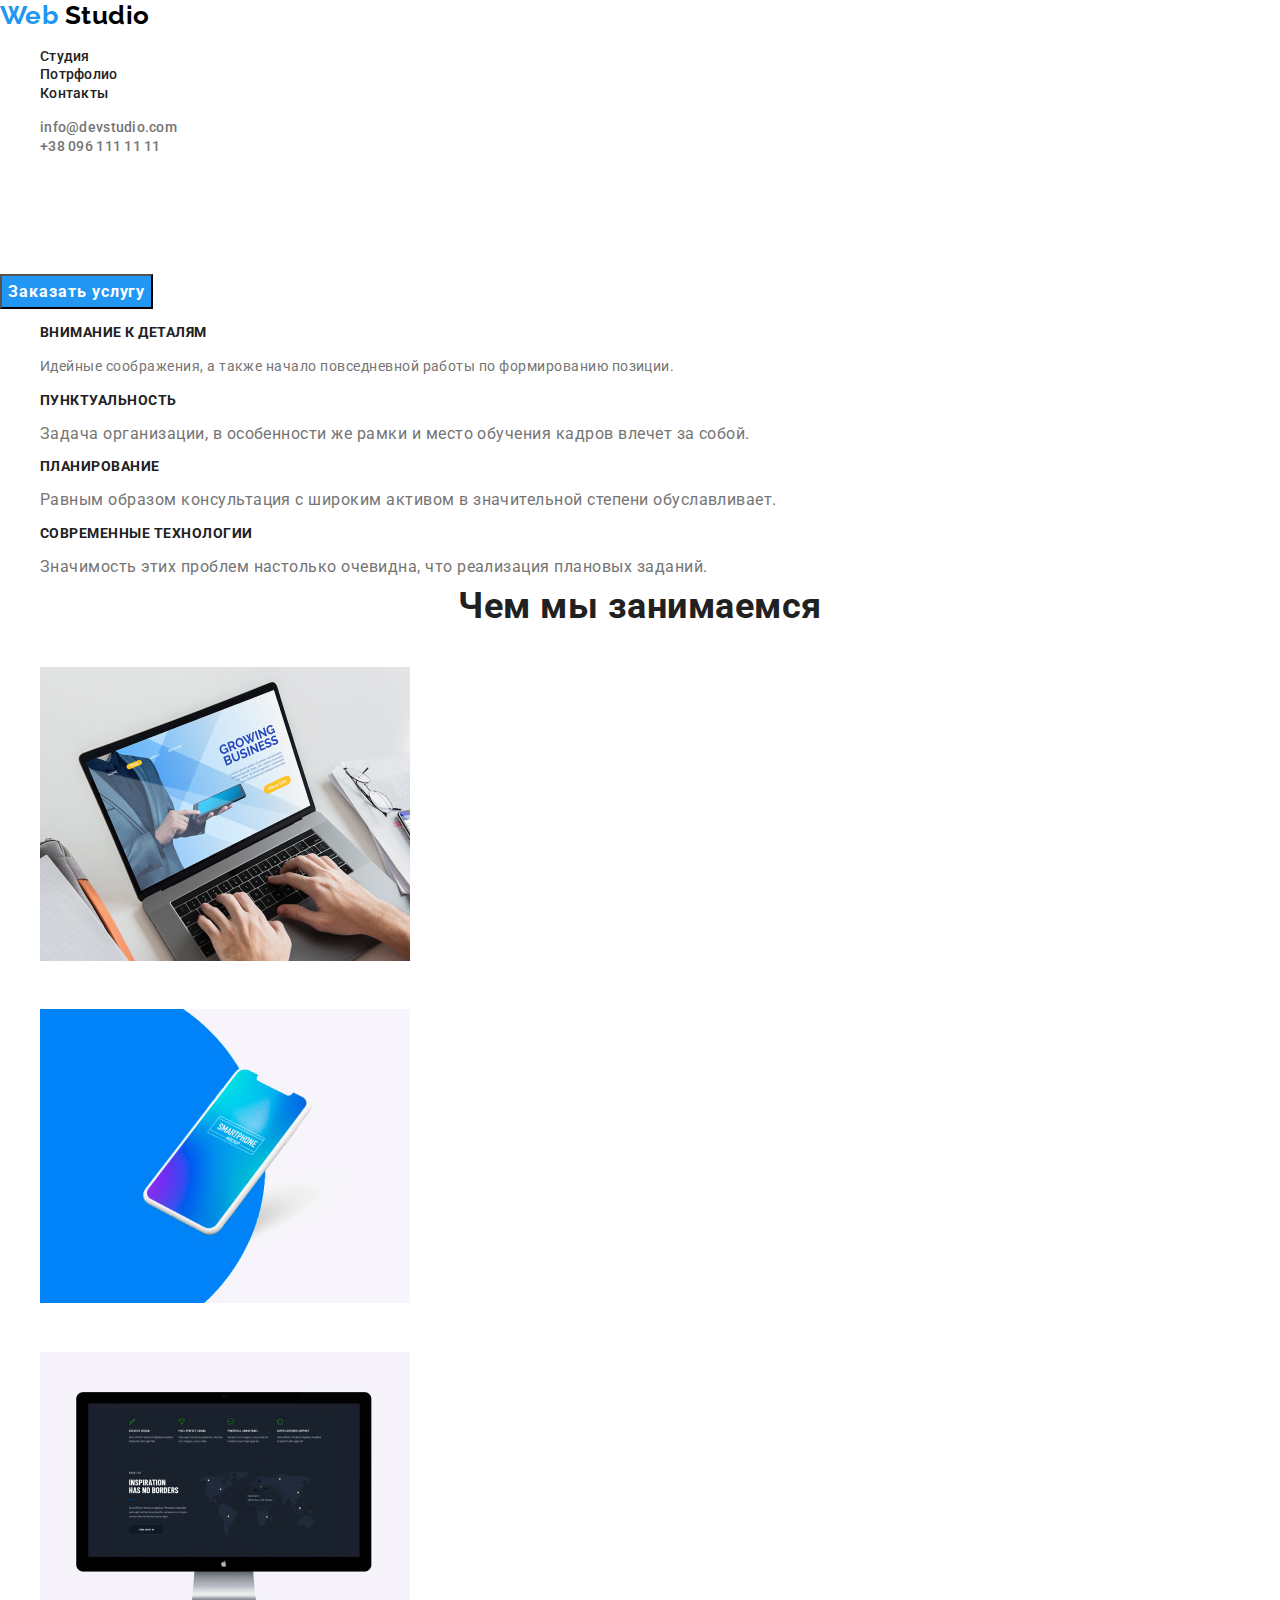
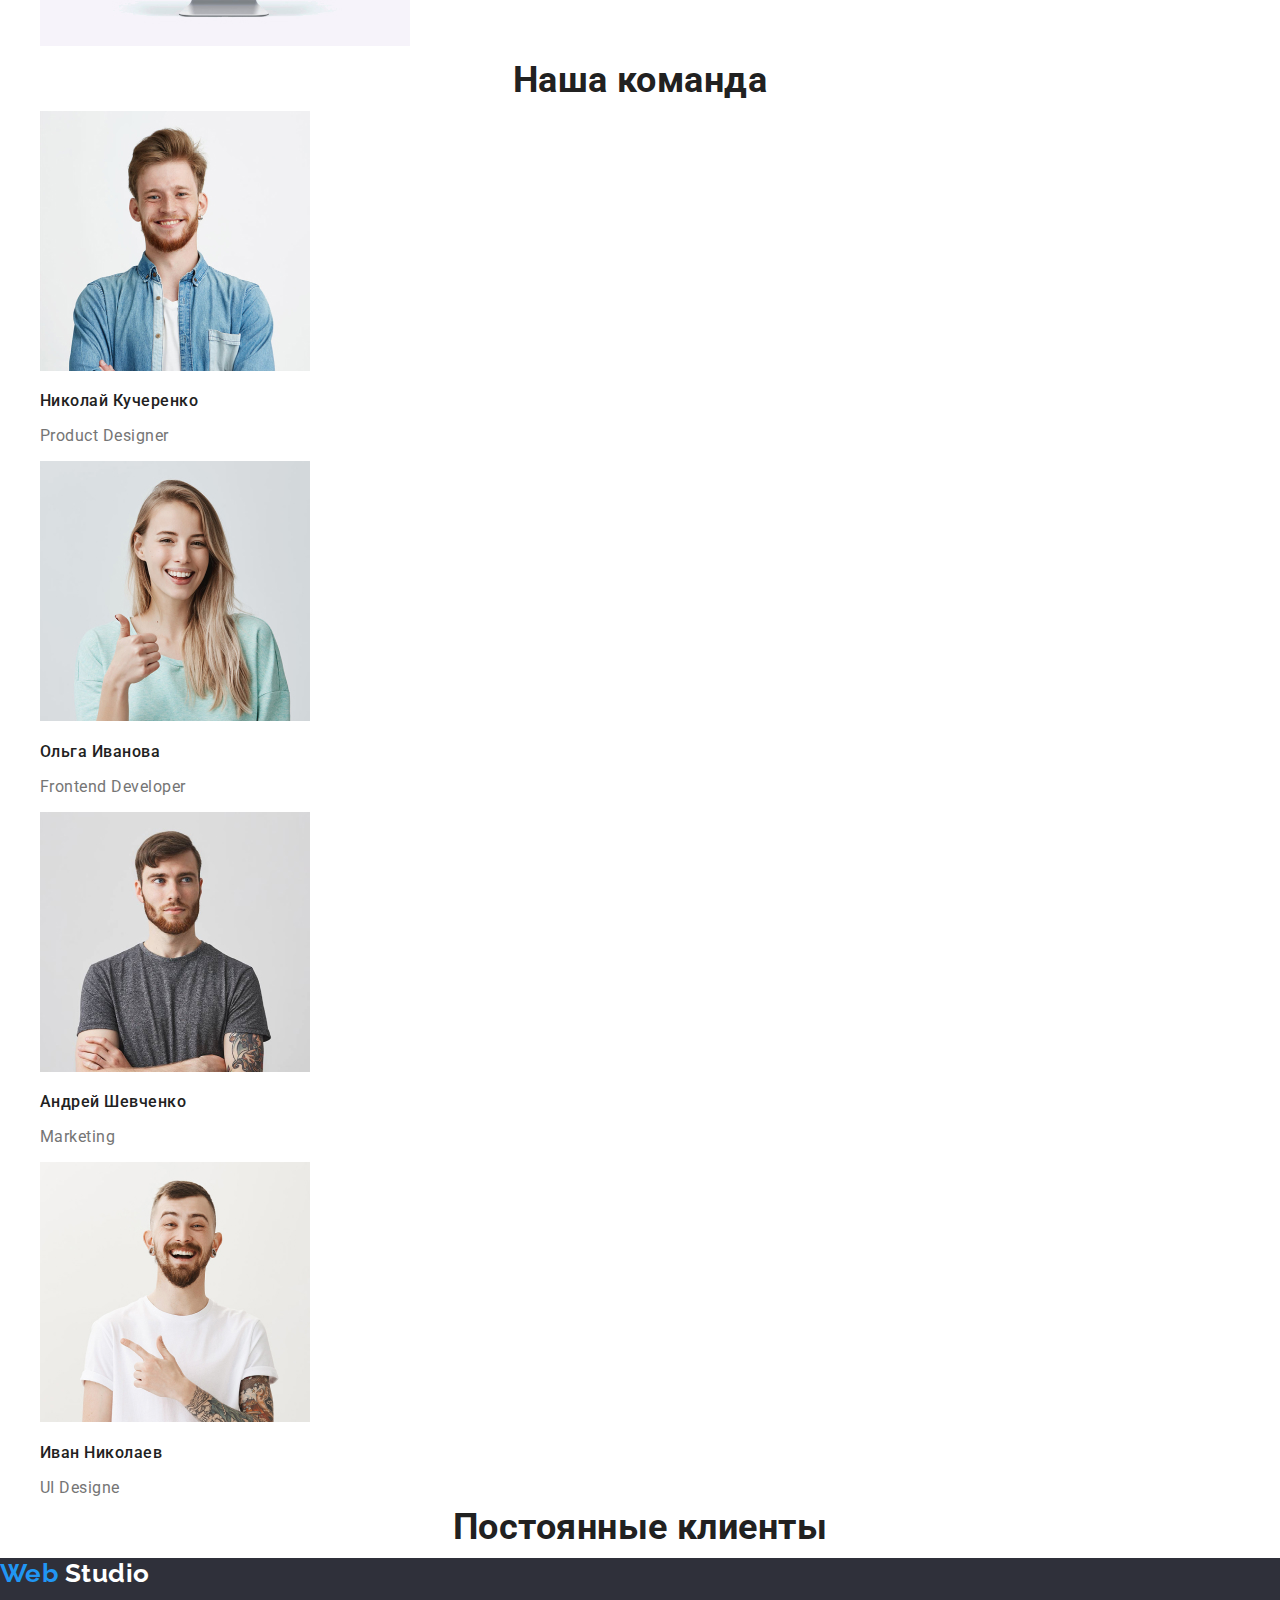
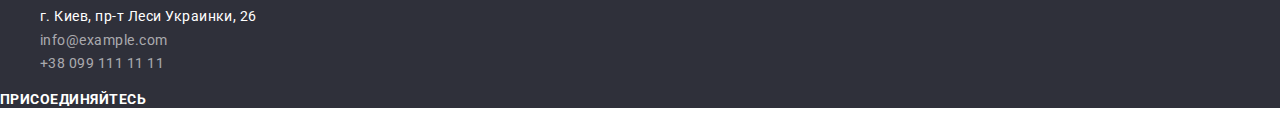
==== index.html @ f80a69b3 "Добавляет файлы с домашней работы №2" ====
<!DOCTYPE html>
<html lang="ru">
  <head>
    <meta charset="UTF-8" />
    <meta name="viewport" content="width=device-width, initial-scale=1.0" />
    <title>Web Studio</title>
    <link href="https://fonts.googleapis.com/css2?family=Raleway:wght@700&family=Roboto:wght@400;500;700;900&display=swap"
      rel="stylesheet">
    <link rel="stylesheet" href="./css/normalize.css">
    <link rel="stylesheet" href="./css/styles.css">
  </head>
  <body>
    <header class="header">
      <a href="./index.html" class="logo link"><span class="logo-accent">Web</span> Studio</a>
      <nav>
        <ul class="list">
          <li><a href="./index.html" class="link header-nav">Студия</a></li>
          <li><a href="./portfolio.html" class="link header-nav">Потрфолио</a></li>
          <li><a href="#" class="link header-nav">Контакты</a></li>
        </ul>
      </nav>
      <ul class="list">
          <li><a href="mailto:info@devstudio.com" class="link header-phones">info@devstudio.com</a></li>
          <li><a href="tel:+380961111111" class="link header-phones">+38 096 111 11 11</a></li>
      </ul>
    </header>
    <main>
      <!--Hero section-->
      <section class="hero">
        <h1 class="hero-title">Эффективные решения для вашего бизнеса</h1>
        <button class="button">Заказать услугу</button>
      </section>
      <!--Our advantages-->
      <section class="section">
        <h2 hidden>Наши преимущества</h2>
        <ul class="list advantages">
          <li>
            <h3 class="title">Внимание к деталям</h3>
            <p class="text">
              Идейные соображения, а также начало повседневной работы по
              формированию позиции.
            </p>
          </li>
          <li>
            <h3 class="title">Пунктуальность</h3>
            <p>
              Задача организации, в особенности же рамки и место обучения кадров влечет за собой.
            </p>
          </li>
          <li>
            <h3 class="title">Планирование</h3>
            <p>
              Равным образом консультация с широким активом в значительной степени обуславливает.
            </p>
            <li>
              <h3 class="title">Современные технологии</h3>
              <p>Значимость этих проблем настолько очевидна, что реализация плановых заданий.</p>
            </li>
          </li>
        </ul>
      </section>
      <!--What we do-->
      <section class="section">
        <h2 class="section-title">Чем мы занимаемся</h2>
        <ul class="list services">
          <li>
            <h3 class="title">Десктопные приложения</h3>
            <img src="./images/desktopnye-prilozheniya-razrabotka.jpg" alt="Разработка десктопных приложений" width="370">
          </li>
          <li>
            <h3 class="title">Мобильные приложения</h3>
            <img src="./images/mobilnye-prilozheniya-razrabotka.jpg" alt="Разработка мобильных приложений" width="370">
          </li>
          <li>
            <h3 class="title">Дизайнерские решения</h3>
            <img src="./images/dizajnerskie-resheniya.jpg" alt="Разработка дизайна width="370"">
          </li>
      </section>
      <!--Our team-->
      <section>
        <h2 class="section-title">Наша команда</h2>
        <ul class="list team">
          <li>
            <img src="./images/nikolaj-kucherenko-foto.jpg" alt="Фото Николай Кучеренко" width="270">
            <h3 class="title">Николай Кучеренко</h3>
            <p class="text">Product Designer</p>
            <ul class="list">
              <li><a href="#" target="_blank" rel="noopener noreferrer" aria-label="Instagram"></a></li>
              <li><a href="#" target="_blank" rel="noopener noreferrer" aria-label="Twitter"></a></li>
              <li><a href="#" target="_blank" rel="noopener noreferrer" aria-label="Facebook"></a></li>
              <li><a href="#" target="_blank" rel="noopener noreferrer" aria-label="Linkedin"></a></li>
            </ul>
          </li>
          <li>
            <img src="./images/olga-ivanova-foto.jpg" alt="Фото Ольга Иванова" width="270">
            <h3 class="title">Ольга Иванова</h3>
            <p class="text">Frontend Developer</p>
            <ul class="list">
              <li><a href="#" target="_blank" rel="noopener noreferrer" aria-label="Instagram"></a></li>
              <li><a href="#" target="_blank" rel="noopener noreferrer" aria-label="Twitter"></a></li>
              <li><a href="#" target="_blank" rel="noopener noreferrer" aria-label="Facebook"></a></li>
              <li><a href="#" target="_blank" rel="noopener noreferrer" aria-label="Linkedin"></a></li>
            </ul>
          </li>
          <li>
            <img src="./images/andrej-shevchenko-foto.jpg" alt="Фото Андрей Шевченко" width="270">
            <h3 class="title">Андрей Шевченко</h3>
            <p class="text">Marketing</p>
            <ul class="list">
              <li><a href="#" target="_blank" rel="noopener noreferrer" aria-label="Instagram"></a></li>
              <li><a href="#" target="_blank" rel="noopener noreferrer" aria-label="Twitter"></a></li>
              <li><a href="#" target="_blank" rel="noopener noreferrer" aria-label="Facebook"></a></li>
              <li><a href="#" target="_blank" rel="noopener noreferrer" aria-label="Linkedin"></a></li>
            </ul>
          </li>
          <li>
            <img src="./images/ivan-nikolaev-foto.jpg" alt="Фото Иван Николаев" width="270">
            <h3 class="title">Иван Николаев</h3>
            <p class="text">UI Designe</p>
            <ul class="list">
              <li><a href="#" target="_blank" rel="noopener noreferrer" aria-label="Instagram"></a></li>
              <li><a href="#" target="_blank" rel="noopener noreferrer" aria-label="Twitter"></a></li>
              <li><a href="#" target="_blank" rel="noopener noreferrer" aria-label="Facebook"></a></li>
              <li><a href="#" target="_blank" rel="noopener noreferrer" aria-label="Linkedin"></a></li>
            </ul>
          </li>
        </ul>
      </section>
      <!--Regular customers-->
      <section>
        <h2 class="section-title">Постоянные клиенты</h2>
        <ul class="list">
          <li><a href="#" target="_blank" rel="noopener noreferrer" aria-label="COMPANY TAGLINE HERE"></a></li>
          <li><a href="#" target="_blank" rel="noopener noreferrer" aria-label="COMPANY"></a></li>
          <li><a href="#" target="_blank" rel="noopener noreferrer" aria-label="YA & CO"></a></li>
          <li><a href="#" target="_blank" rel="noopener noreferrer" aria-label="FOSTER PETERS"></a></li>
          <li><a href="#" target="_blank" rel="noopener noreferrer" aria-label="BRAND"></a></li>
          <li><a href="#" target="_blank" rel="noopener noreferrer" aria-label="COMPANY TAGLINE"></a></li>
        </ul>
      </section>
    </main>
    <footer>
      <!--Contacts-->
      <div>
        <a href="./index.html" class="footer-logo link"><span class="logo-accent">Web</span> Studio</a>
        <addres>
          <ul class="list">
            <li><a href="https://goo.gl/maps/sVTpTt4ChwsojPR68" target="_blank" rel="noopener noreferrer" class="link addres">г. Киев, пр-т Леси Украинки, 26</a></li>
            <li><a href="mailto:info@example.com" class="link contacts">info@example.com</a></li>
            <li><a href="tel:+380991111111" class="link contacts">+38 099 111 11 11</a></li>
          </ul>
        </addres>
      </div>
      <!--Social links-->
      <div>
        <h3 class="footer-title">Присоединяйтесь</h3>
        <ul class="list">
          <li><a href="#" target="_blank" rel="noopener noreferrer" aria-label="Instagram"></a></li>
          <li><a href="#" target="_blank" rel="noopener noreferrer" aria-label="Twitter"></a></li>
          <li><a href="#" target="_blank" rel="noopener noreferrer" aria-label="Facebook"></a></li>
          <li><a href="#" target="_blank" rel="noopener noreferrer" aria-label="Linkedin"></a></li>
        </ul>
      </div>
    </footer>
  </body>
</html>
---- css/styles.css ----
:root {
  --page-background-color: #ffffff;
  --primary-text-color: #757575;
  --secondary-text-color: #ffffff;
  --title-color: #212121;
  --accent-color: #2196f3;
  --logo-color: #000000;
  --footer-bg: #2f303a;
  --footer-phones: rgba(255, 255, 255, 0.6);
  --button-bg-hover: #188ce8;
  --button-portfolio-bg: #f5f4fa;
}

body {
  background-color: var(--page-background-color);
  color: var(--primary-text-color);
  font-family: Roboto, sans-serif;
  letter-spacing: 0.03em;
}

footer {
  background-color: var(--footer-bg);
}

.list {
  list-style: none;
}
.link {
  text-decoration: none;
}

/* header */
.logo {
  color: var(--logo-color);
  font-family: Raleway, sans-serif;
  font-size: 26px;
  font-weight: 700;
  line-height: 1.19;
}
.logo-accent {
  color: var(--accent-color);
}

.header-nav {
  color: var(--title-color);
  font-weight: 500;
  font-size: 14px;
  line-height: 1.14px;
  letter-spacing: 0.02em;
}
.header-nav:hover {
  color: var(--accent-color);
}
.header-nav:focus {
  color: var(--accent-color);
}

.header-phones {
  color: var(--primary-text-color);
  font-weight: 500;
  font-size: 14px;
  line-height: 1.14px;
  letter-spacing: 0.02em;
}
.header-phones:hover {
  color: var(--accent-color);
}
.header-phones:focus {
  color: var(--accent-color);
}

/* hero (home page) */
.hero-title {
  color: var(--secondary-text-color);
  font-weight: 900;
  font-size: 44px;
  line-height: 1.36;
  text-align: center;
  letter-spacing: 0.06em;
  text-transform: uppercase;
}
.button {
  color: var(--secondary-text-color);
  background-color: var(--accent-color);
  font-weight: 700;
  font-size: 16px;
  line-height: 1.84;
  letter-spacing: 0.06em;
}
.button:hover {
  background-color: var(--button-bg-hover);
}
.button:focus {
  background-color: var(--button-bg-hover);
}
/* all section title (home page) */
.section-title {
  color: var(--title-color);
  font-weight: 700;
  font-size: 36px;
  line-height: 1.17px;
  text-align: center;
}

/* advantages (home page) */
.advantages .title {
  color: var(--title-color);
  font-weight: 700;
  font-size: 14px;
  line-height: 1.14;
  text-transform: uppercase;
}
.advantages .text {
  font-size: 14px;
  line-height: 1.71;
}

/* services (home page) */
.services .title {
  color: var(--secondary-text-color);
  font-weight: 700;
  font-size: 14px;
  line-height: 1.14;
  text-transform: uppercase;
}

/* team (home page) */
.team .title {
  color: var(--title-color);
  font-weight: 500;
  font-size: 16px;
  line-height: 1.19;
}
.team .text {
  font-size: 16px;
  line-height: 1.19;
}

/*footer*/
.footer-logo {
  color: var(--secondary-text-color);
  font-family: Raleway, sans-serif;
  font-weight: 700;
  font-size: 26px;
  line-height: 1.19;
}
.footer-title {
  color: var(--secondary-text-color);
  font-weight: 700;
  font-size: 14px;
  line-height: 1.14;
  text-transform: uppercase;
}
.addres {
  color: var(--secondary-text-color);
  font-size: 14px;
  line-height: 1.71;
}
.contacts {
  color: var(--footer-phones);
  font-size: 14px;
  line-height: 1.71;
}

/* portfolio navigation (portfolio page) */
.portfolio-nav-button {
  background-color: var(--button-portfolio-bg);
  color: var(--title-color);
  font-weight: 500;
  font-size: 16px;
  line-height: 1.62;
}
.portfolio-nav-button:hover {
  background-color: var(--accent-color);
  color: var(--secondary-text-color);
}
.portfolio-nav-button:focus {
  background-color: var(--accent-color);
  color: var(--secondary-text-color);
}

/* list of works (portfolio page) */
.works .title {
  color: var(--title-color);
  font-weight: 700;
  font-size: 18px;
  line-height: 2;
  letter-spacing: 0.06em;
}
.works .name {
  color: var(--primary-text-color);
  font-size: 16px;
  line-height: 1.87;
}
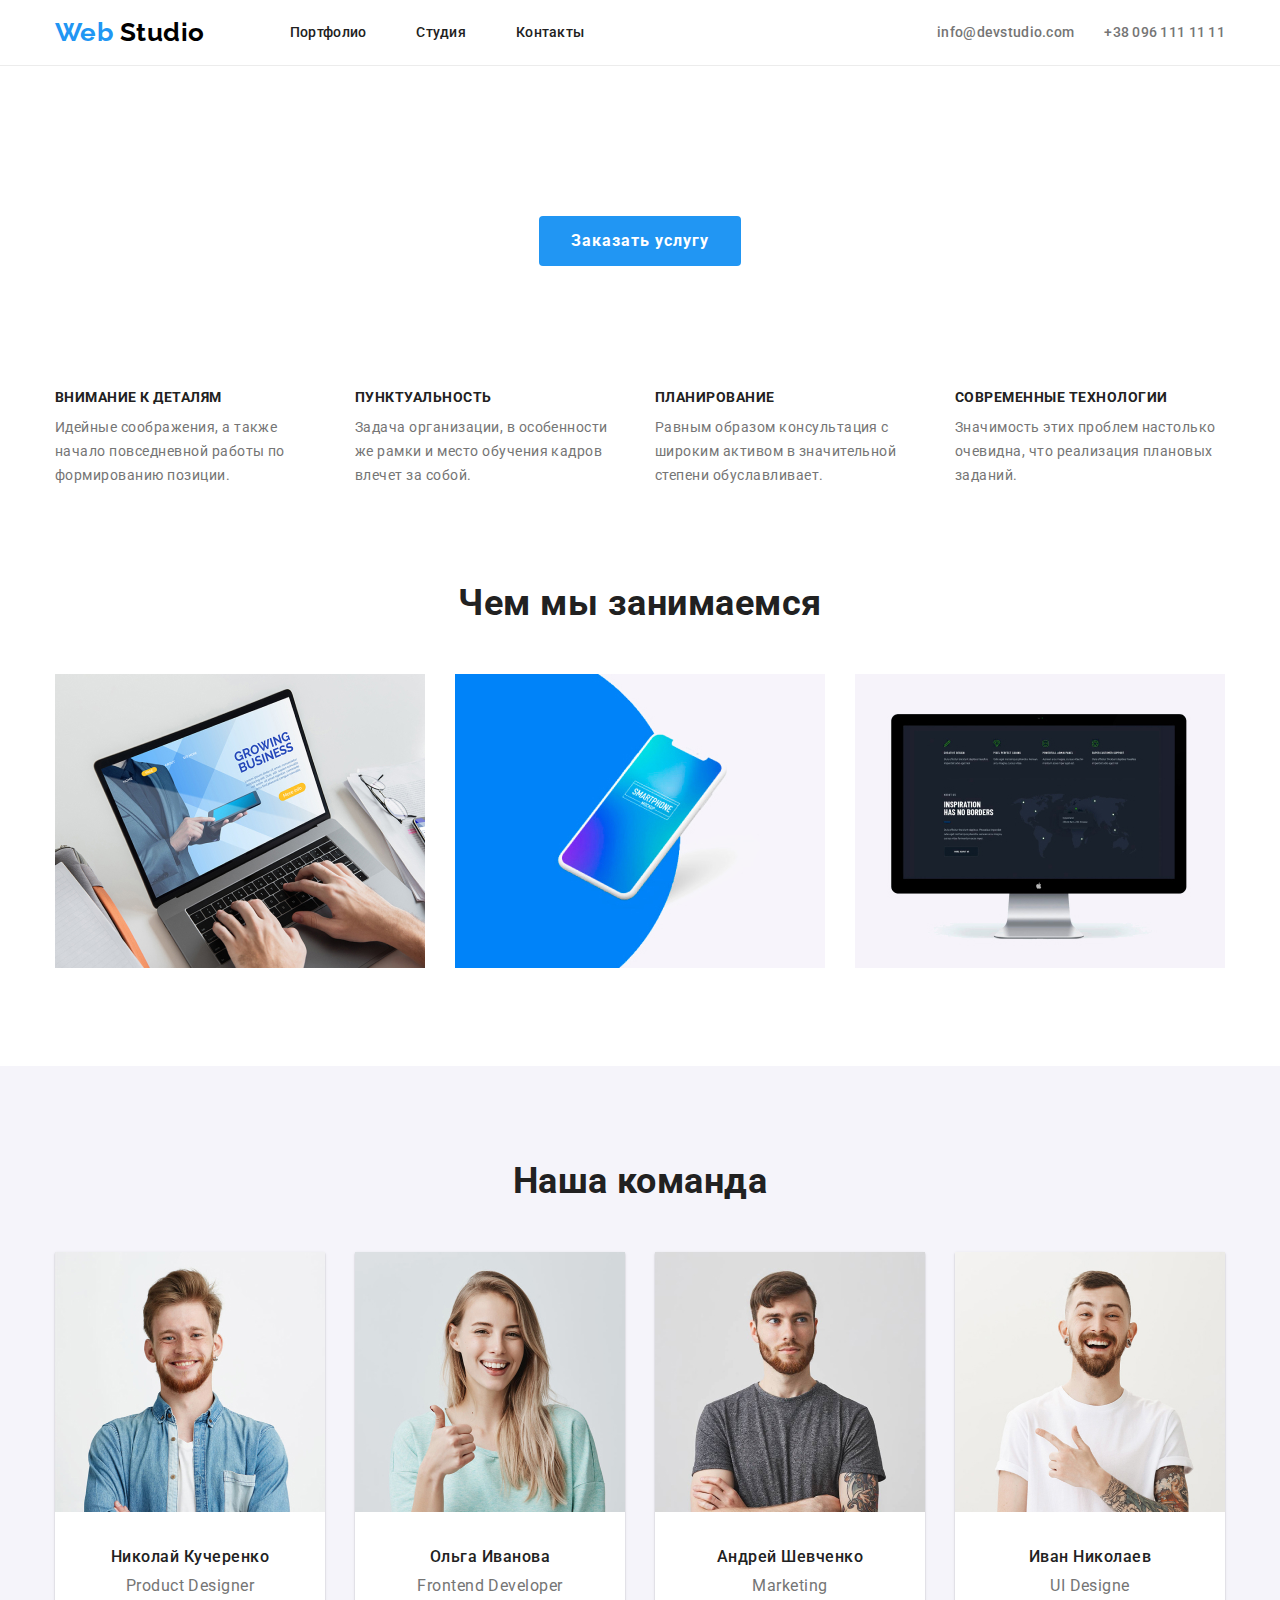
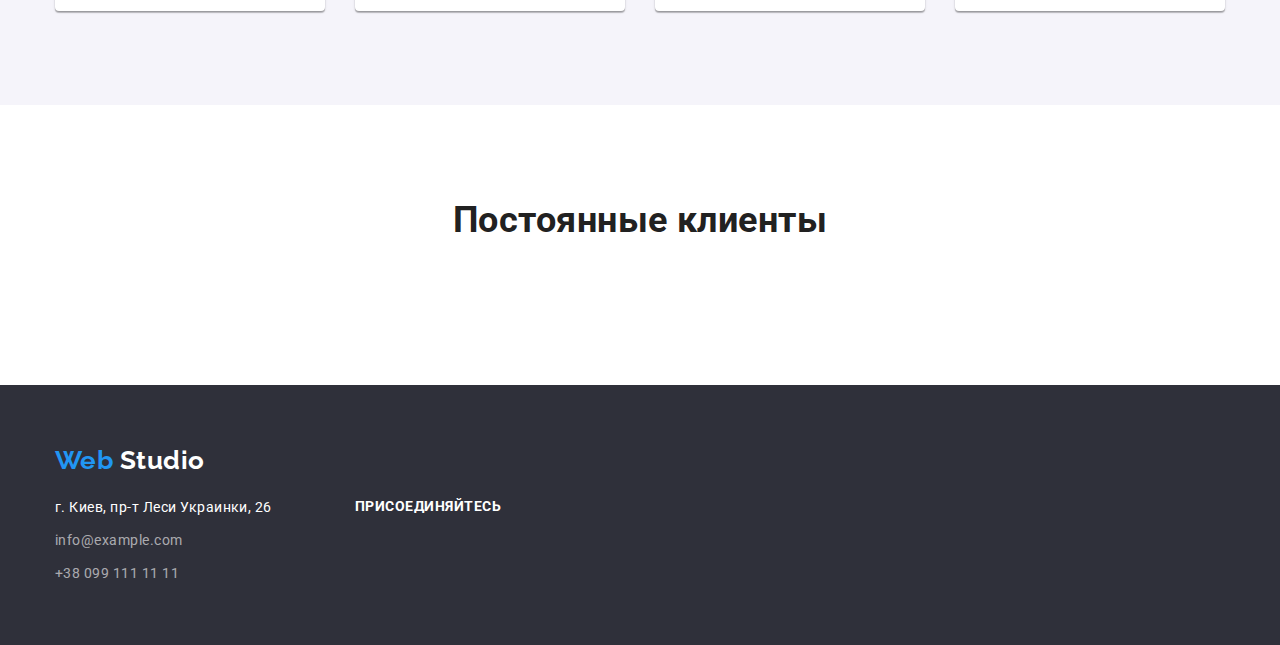
==== commit 35830053: "Верстка главной и портфолио согласно заданию" ====
--- a/index.html
+++ b/index.html
@@ -4,25 +4,43 @@
     <meta charset="UTF-8" />
     <meta name="viewport" content="width=device-width, initial-scale=1.0" />
     <title>Web Studio</title>
-    <link href="https://fonts.googleapis.com/css2?family=Raleway:wght@700&family=Roboto:wght@400;500;700;900&display=swap"
-      rel="stylesheet">
-    <link rel="stylesheet" href="./css/normalize.css">
-    <link rel="stylesheet" href="./css/styles.css">
+    <link
+      href="https://fonts.googleapis.com/css2?family=Raleway:wght@700&family=Roboto:wght@400;500;700;900&display=swap"
+      rel="stylesheet"
+    />
+    <link rel="stylesheet" href="./css/normalize.css" />
+    <link rel="stylesheet" href="./css/styles.css" />
   </head>
   <body>
     <header class="header">
-      <a href="./index.html" class="logo link"><span class="logo-accent">Web</span> Studio</a>
-      <nav>
-        <ul class="list">
-          <li><a href="./index.html" class="link header-nav">Студия</a></li>
-          <li><a href="./portfolio.html" class="link header-nav">Потрфолио</a></li>
-          <li><a href="#" class="link header-nav">Контакты</a></li>
+      <div class="flex-container">
+        <a href="./index.html" class="logo link"
+          ><span class="logo-accent">Web</span> Studio</a
+        >
+        <nav>
+          <ul class="list site-nav">
+            <li class="item">
+              <a href="./portfolio.html" class="link page-nav">Портфолио</a>
+            </li>
+            <li class="item">
+              <a href="./index.html" class="link page-nav">Студия</a>
+            </li>
+            <li class="item"><a href="#" class="link page-nav">Контакты</a></li>
+          </ul>
+        </nav>
+        <ul class="list site-nav-phone">
+          <li class="item-phone">
+            <a href="mailto:info@devstudio.com" class="link phones-nav"
+              >info@devstudio.com</a
+            >
+          </li>
+          <li class="item-phone">
+            <a href="tel:+380961111111" class="link phones-nav"
+              >+38 096 111 11 11</a
+            >
+          </li>
         </ul>
-      </nav>
-      <ul class="list">
-          <li><a href="mailto:info@devstudio.com" class="link header-phones">info@devstudio.com</a></li>
-          <li><a href="tel:+380961111111" class="link header-phones">+38 096 111 11 11</a></li>
-      </ul>
+      </div>
     </header>
     <main>
       <!--Hero section-->
@@ -32,134 +50,377 @@
       </section>
       <!--Our advantages-->
       <section class="section">
-        <h2 hidden>Наши преимущества</h2>
-        <ul class="list advantages">
-          <li>
-            <h3 class="title">Внимание к деталям</h3>
-            <p class="text">
-              Идейные соображения, а также начало повседневной работы по
-              формированию позиции.
-            </p>
-          </li>
-          <li>
-            <h3 class="title">Пунктуальность</h3>
-            <p>
-              Задача организации, в особенности же рамки и место обучения кадров влечет за собой.
-            </p>
-          </li>
-          <li>
-            <h3 class="title">Планирование</h3>
-            <p>
-              Равным образом консультация с широким активом в значительной степени обуславливает.
-            </p>
-            <li>
+        <div class="flex-container">
+          <h2 hidden>Наши преимущества</h2>
+          <ul class="list advantages">
+            <li class="item-advantages">
+              <h3 class="title">Внимание к деталям</h3>
+              <p class="text">
+                Идейные соображения, а также начало повседневной работы по
+                формированию позиции.
+              </p>
+            </li>
+            <li class="item-advantages">
+              <h3 class="title">Пунктуальность</h3>
+              <p class="text">
+                Задача организации, в особенности же рамки и место обучения
+                кадров влечет за собой.
+              </p>
+            </li>
+            <li class="item-advantages">
+              <h3 class="title">Планирование</h3>
+              <p class="text">
+                Равным образом консультация с широким активом в значительной
+                степени обуславливает.
+              </p>
+            </li>
+            <li class="item-advantages">
               <h3 class="title">Современные технологии</h3>
-              <p>Значимость этих проблем настолько очевидна, что реализация плановых заданий.</p>
-            </li>
-          </li>
-        </ul>
+              <p class="text">
+                Значимость этих проблем настолько очевидна, что реализация
+                плановых заданий.
+              </p>
+            </li>
+          </ul>
+        </div>
       </section>
       <!--What we do-->
       <section class="section">
-        <h2 class="section-title">Чем мы занимаемся</h2>
-        <ul class="list services">
-          <li>
-            <h3 class="title">Десктопные приложения</h3>
-            <img src="./images/desktopnye-prilozheniya-razrabotka.jpg" alt="Разработка десктопных приложений" width="370">
-          </li>
-          <li>
-            <h3 class="title">Мобильные приложения</h3>
-            <img src="./images/mobilnye-prilozheniya-razrabotka.jpg" alt="Разработка мобильных приложений" width="370">
-          </li>
-          <li>
-            <h3 class="title">Дизайнерские решения</h3>
-            <img src="./images/dizajnerskie-resheniya.jpg" alt="Разработка дизайна width="370"">
-          </li>
+        <div class="block-container">
+          <h2 class="section-title">Чем мы занимаемся</h2>
+          <ul class="list services">
+            <li class="item-services">
+              <img
+                src="./images/desktopnye-prilozheniya-razrabotka.jpg"
+                alt="Разработка десктопных приложений"
+                width="370"
+              />
+              <!-- <h3 class="title">Десктопные приложения</h3> -->
+            </li>
+            <li class="item-services">
+              <img
+                src="./images/mobilnye-prilozheniya-razrabotka.jpg"
+                alt="Разработка мобильных приложений"
+                width="370"
+              />
+              <!-- <h3 class="title">Мобильные приложения</h3> -->
+            </li>
+            <li class="item-services">
+              <img src="./images/dizajnerskie-resheniya.jpg" alt="Разработка
+              дизайна width="370"">
+              <!-- <h3 class="title">Дизайнерские решения</h3> -->
+            </li>
+          </ul>
+        </div>
       </section>
       <!--Our team-->
       <section>
-        <h2 class="section-title">Наша команда</h2>
-        <ul class="list team">
-          <li>
-            <img src="./images/nikolaj-kucherenko-foto.jpg" alt="Фото Николай Кучеренко" width="270">
-            <h3 class="title">Николай Кучеренко</h3>
-            <p class="text">Product Designer</p>
-            <ul class="list">
-              <li><a href="#" target="_blank" rel="noopener noreferrer" aria-label="Instagram"></a></li>
-              <li><a href="#" target="_blank" rel="noopener noreferrer" aria-label="Twitter"></a></li>
-              <li><a href="#" target="_blank" rel="noopener noreferrer" aria-label="Facebook"></a></li>
-              <li><a href="#" target="_blank" rel="noopener noreferrer" aria-label="Linkedin"></a></li>
+        <div class="team-bg">
+          <div class="block-container">
+            <h2 class="section-title">Наша команда</h2>
+            <ul class="list team">
+              <li class="item-team">
+                <img
+                  src="./images/nikolaj-kucherenko-foto.jpg"
+                  alt="Фото Николай Кучеренко"
+                  width="270"
+                />
+                <h3 class="title">Николай Кучеренко</h3>
+                <p class="text">Product Designer</p>
+                <ul class="list">
+                  <li>
+                    <a
+                      href="#"
+                      target="_blank"
+                      rel="noopener noreferrer"
+                      aria-label="Instagram"
+                    ></a>
+                  </li>
+                  <li>
+                    <a
+                      href="#"
+                      target="_blank"
+                      rel="noopener noreferrer"
+                      aria-label="Twitter"
+                    ></a>
+                  </li>
+                  <li>
+                    <a
+                      href="#"
+                      target="_blank"
+                      rel="noopener noreferrer"
+                      aria-label="Facebook"
+                    ></a>
+                  </li>
+                  <li>
+                    <a
+                      href="#"
+                      target="_blank"
+                      rel="noopener noreferrer"
+                      aria-label="Linkedin"
+                    ></a>
+                  </li>
+                </ul>
+              </li>
+              <li class="item-team">
+                <img
+                  src="./images/olga-ivanova-foto.jpg"
+                  alt="Фото Ольга Иванова"
+                  width="270"
+                />
+                <h3 class="title">Ольга Иванова</h3>
+                <p class="text">Frontend Developer</p>
+                <ul class="list">
+                  <li>
+                    <a
+                      href="#"
+                      target="_blank"
+                      rel="noopener noreferrer"
+                      aria-label="Instagram"
+                    ></a>
+                  </li>
+                  <li>
+                    <a
+                      href="#"
+                      target="_blank"
+                      rel="noopener noreferrer"
+                      aria-label="Twitter"
+                    ></a>
+                  </li>
+                  <li>
+                    <a
+                      href="#"
+                      target="_blank"
+                      rel="noopener noreferrer"
+                      aria-label="Facebook"
+                    ></a>
+                  </li>
+                  <li>
+                    <a
+                      href="#"
+                      target="_blank"
+                      rel="noopener noreferrer"
+                      aria-label="Linkedin"
+                    ></a>
+                  </li>
+                </ul>
+              </li>
+              <li class="item-team">
+                <img
+                  src="./images/andrej-shevchenko-foto.jpg"
+                  alt="Фото Андрей Шевченко"
+                  width="270"
+                />
+                <h3 class="title">Андрей Шевченко</h3>
+                <p class="text">Marketing</p>
+                <ul class="list">
+                  <li>
+                    <a
+                      href="#"
+                      target="_blank"
+                      rel="noopener noreferrer"
+                      aria-label="Instagram"
+                    ></a>
+                  </li>
+                  <li>
+                    <a
+                      href="#"
+                      target="_blank"
+                      rel="noopener noreferrer"
+                      aria-label="Twitter"
+                    ></a>
+                  </li>
+                  <li>
+                    <a
+                      href="#"
+                      target="_blank"
+                      rel="noopener noreferrer"
+                      aria-label="Facebook"
+                    ></a>
+                  </li>
+                  <li>
+                    <a
+                      href="#"
+                      target="_blank"
+                      rel="noopener noreferrer"
+                      aria-label="Linkedin"
+                    ></a>
+                  </li>
+                </ul>
+              </li>
+              <li class="item-team">
+                <img
+                  src="./images/ivan-nikolaev-foto.jpg"
+                  alt="Фото Иван Николаев"
+                  width="270"
+                />
+                <h3 class="title">Иван Николаев</h3>
+                <p class="text">UI Designe</p>
+                <ul class="list">
+                  <li>
+                    <a
+                      href="#"
+                      target="_blank"
+                      rel="noopener noreferrer"
+                      aria-label="Instagram"
+                    ></a>
+                  </li>
+                  <li>
+                    <a
+                      href="#"
+                      target="_blank"
+                      rel="noopener noreferrer"
+                      aria-label="Twitter"
+                    ></a>
+                  </li>
+                  <li>
+                    <a
+                      href="#"
+                      target="_blank"
+                      rel="noopener noreferrer"
+                      aria-label="Facebook"
+                    ></a>
+                  </li>
+                  <li>
+                    <a
+                      href="#"
+                      target="_blank"
+                      rel="noopener noreferrer"
+                      aria-label="Linkedin"
+                    ></a>
+                  </li>
+                </ul>
+              </li>
             </ul>
-          </li>
-          <li>
-            <img src="./images/olga-ivanova-foto.jpg" alt="Фото Ольга Иванова" width="270">
-            <h3 class="title">Ольга Иванова</h3>
-            <p class="text">Frontend Developer</p>
-            <ul class="list">
-              <li><a href="#" target="_blank" rel="noopener noreferrer" aria-label="Instagram"></a></li>
-              <li><a href="#" target="_blank" rel="noopener noreferrer" aria-label="Twitter"></a></li>
-              <li><a href="#" target="_blank" rel="noopener noreferrer" aria-label="Facebook"></a></li>
-              <li><a href="#" target="_blank" rel="noopener noreferrer" aria-label="Linkedin"></a></li>
-            </ul>
-          </li>
-          <li>
-            <img src="./images/andrej-shevchenko-foto.jpg" alt="Фото Андрей Шевченко" width="270">
-            <h3 class="title">Андрей Шевченко</h3>
-            <p class="text">Marketing</p>
-            <ul class="list">
-              <li><a href="#" target="_blank" rel="noopener noreferrer" aria-label="Instagram"></a></li>
-              <li><a href="#" target="_blank" rel="noopener noreferrer" aria-label="Twitter"></a></li>
-              <li><a href="#" target="_blank" rel="noopener noreferrer" aria-label="Facebook"></a></li>
-              <li><a href="#" target="_blank" rel="noopener noreferrer" aria-label="Linkedin"></a></li>
-            </ul>
-          </li>
-          <li>
-            <img src="./images/ivan-nikolaev-foto.jpg" alt="Фото Иван Николаев" width="270">
-            <h3 class="title">Иван Николаев</h3>
-            <p class="text">UI Designe</p>
-            <ul class="list">
-              <li><a href="#" target="_blank" rel="noopener noreferrer" aria-label="Instagram"></a></li>
-              <li><a href="#" target="_blank" rel="noopener noreferrer" aria-label="Twitter"></a></li>
-              <li><a href="#" target="_blank" rel="noopener noreferrer" aria-label="Facebook"></a></li>
-              <li><a href="#" target="_blank" rel="noopener noreferrer" aria-label="Linkedin"></a></li>
-            </ul>
-          </li>
-        </ul>
+          </div>
+        </div>
       </section>
       <!--Regular customers-->
       <section>
-        <h2 class="section-title">Постоянные клиенты</h2>
-        <ul class="list">
-          <li><a href="#" target="_blank" rel="noopener noreferrer" aria-label="COMPANY TAGLINE HERE"></a></li>
-          <li><a href="#" target="_blank" rel="noopener noreferrer" aria-label="COMPANY"></a></li>
-          <li><a href="#" target="_blank" rel="noopener noreferrer" aria-label="YA & CO"></a></li>
-          <li><a href="#" target="_blank" rel="noopener noreferrer" aria-label="FOSTER PETERS"></a></li>
-          <li><a href="#" target="_blank" rel="noopener noreferrer" aria-label="BRAND"></a></li>
-          <li><a href="#" target="_blank" rel="noopener noreferrer" aria-label="COMPANY TAGLINE"></a></li>
-        </ul>
+        <div class="block-container-customers">
+          <h2 class="section-title">Постоянные клиенты</h2>
+          <ul class="list">
+            <li>
+              <a
+                href="#"
+                target="_blank"
+                rel="noopener noreferrer"
+                aria-label="COMPANY TAGLINE HERE"
+              ></a>
+            </li>
+            <li>
+              <a
+                href="#"
+                target="_blank"
+                rel="noopener noreferrer"
+                aria-label="COMPANY"
+              ></a>
+            </li>
+            <li>
+              <a
+                href="#"
+                target="_blank"
+                rel="noopener noreferrer"
+                aria-label="YA & CO"
+              ></a>
+            </li>
+            <li>
+              <a
+                href="#"
+                target="_blank"
+                rel="noopener noreferrer"
+                aria-label="FOSTER PETERS"
+              ></a>
+            </li>
+            <li>
+              <a
+                href="#"
+                target="_blank"
+                rel="noopener noreferrer"
+                aria-label="BRAND"
+              ></a>
+            </li>
+            <li>
+              <a
+                href="#"
+                target="_blank"
+                rel="noopener noreferrer"
+                aria-label="COMPANY TAGLINE"
+              ></a>
+            </li>
+          </ul>
+        </div>
       </section>
     </main>
     <footer>
-      <!--Contacts-->
-      <div>
-        <a href="./index.html" class="footer-logo link"><span class="logo-accent">Web</span> Studio</a>
-        <addres>
+      <div class="flex-container">
+        <!--Contacts-->
+        <div class="addres-container">
+          <a href="./index.html" class="footer-logo link"
+            ><span class="logo-accent">Web</span> Studio</a
+          >
+          <addres>
+            <ul class="addres list">
+              <li class="item-addres">
+                <a
+                  href="https://goo.gl/maps/sVTpTt4ChwsojPR68"
+                  target="_blank"
+                  rel="noopener noreferrer"
+                  class="link addres"
+                  >г. Киев, пр-т Леси Украинки, 26</a
+                >
+              </li>
+              <li class="item-addres">
+                <a href="mailto:info@example.com" class="link contacts"
+                  >info@example.com</a
+                >
+              </li>
+              <li class="item-addres">
+                <a href="tel:+380991111111" class="link contacts"
+                  >+38 099 111 11 11</a
+                >
+              </li>
+            </ul>
+          </addres>
+        </div>
+        <!--Social links-->
+        <div class="social-container">
+          <h3 class="footer-title">Присоединяйтесь</h3>
           <ul class="list">
-            <li><a href="https://goo.gl/maps/sVTpTt4ChwsojPR68" target="_blank" rel="noopener noreferrer" class="link addres">г. Киев, пр-т Леси Украинки, 26</a></li>
-            <li><a href="mailto:info@example.com" class="link contacts">info@example.com</a></li>
-            <li><a href="tel:+380991111111" class="link contacts">+38 099 111 11 11</a></li>
+            <li>
+              <a
+                href="#"
+                target="_blank"
+                rel="noopener noreferrer"
+                aria-label="Instagram"
+              ></a>
+            </li>
+            <li>
+              <a
+                href="#"
+                target="_blank"
+                rel="noopener noreferrer"
+                aria-label="Twitter"
+              ></a>
+            </li>
+            <li>
+              <a
+                href="#"
+                target="_blank"
+                rel="noopener noreferrer"
+                aria-label="Facebook"
+              ></a>
+            </li>
+            <li>
+              <a
+                href="#"
+                target="_blank"
+                rel="noopener noreferrer"
+                aria-label="Linkedin"
+              ></a>
+            </li>
           </ul>
-        </addres>
-      </div>
-      <!--Social links-->
-      <div>
-        <h3 class="footer-title">Присоединяйтесь</h3>
-        <ul class="list">
-          <li><a href="#" target="_blank" rel="noopener noreferrer" aria-label="Instagram"></a></li>
-          <li><a href="#" target="_blank" rel="noopener noreferrer" aria-label="Twitter"></a></li>
-          <li><a href="#" target="_blank" rel="noopener noreferrer" aria-label="Facebook"></a></li>
-          <li><a href="#" target="_blank" rel="noopener noreferrer" aria-label="Linkedin"></a></li>
-        </ul>
+        </div>
       </div>
     </footer>
   </body>
--- a/css/styles.css
+++ b/css/styles.css
@@ -1,3 +1,13 @@
+html {
+  box-sizing: border-box;
+}
+
+*,
+*::before,
+*::after {
+  box-sizing: inherit;
+}
+
 :root {
   --page-background-color: #ffffff;
   --primary-text-color: #757575;
@@ -25,11 +35,36 @@
 .list {
   list-style: none;
 }
+
 .link {
   text-decoration: none;
 }
 
+.flex-container {
+  display: flex;
+  margin-left: auto;
+  margin-right: auto;
+  width: 1200px;
+  padding-left: 15px;
+  padding-right: 15px;
+  align-items: center;
+}
+
+.block-container {
+  display: block;
+  margin-left: auto;
+  margin-right: auto;
+  width: 1200px;
+  padding-left: 15px;
+  padding-right: 15px;
+}
+
 /* header */
+
+.header {
+  border-bottom: 1px solid #ececec;
+}
+
 .logo {
   color: var(--logo-color);
   font-family: Raleway, sans-serif;
@@ -37,49 +72,101 @@
   font-weight: 700;
   line-height: 1.19;
 }
+
 .logo-accent {
   color: var(--accent-color);
 }
 
-.header-nav {
+.site-nav {
+  display: flex;
+  padding-left: 0px;
+  margin-top: 0px;
+  margin-bottom: 0px;
+  margin-left: 85px;
+}
+
+.site-nav .item:not(:last-child) {
+  margin-right: 50px;
+}
+
+.site-nav-phone {
+  display: flex;
+  padding-left: 0px;
+  margin-top: 0px;
+  margin-bottom: 0px;
+  margin-left: auto;
+}
+
+.site-nav-phone .item-phone:not(:last-child) {
+  margin-right: 30px;
+}
+
+.page-nav {
+  display: block;
+  padding: 32px 0px;
+
   color: var(--title-color);
   font-weight: 500;
   font-size: 14px;
   line-height: 1.14px;
   letter-spacing: 0.02em;
 }
-.header-nav:hover {
+
+.page-nav:hover {
   color: var(--accent-color);
 }
-.header-nav:focus {
+
+.page-nav:focus {
   color: var(--accent-color);
 }
 
-.header-phones {
+.phones-nav {
+  display: block;
+  padding: 32px 0px;
+
   color: var(--primary-text-color);
   font-weight: 500;
   font-size: 14px;
   line-height: 1.14px;
   letter-spacing: 0.02em;
 }
-.header-phones:hover {
+
+.phones-nav:hover {
   color: var(--accent-color);
 }
-.header-phones:focus {
+
+.phones-nav:focus {
   color: var(--accent-color);
 }
 
 /* hero (home page) */
+.hero {
+  text-align: center;
+}
+
 .hero-title {
+  width: 696px;
+  margin-top: 0px;
+  margin-bottom: 30px;
+  margin-left: auto;
+  margin-right: auto;
+
   color: var(--secondary-text-color);
   font-weight: 900;
   font-size: 44px;
   line-height: 1.36;
-  text-align: center;
   letter-spacing: 0.06em;
   text-transform: uppercase;
 }
+
 .button {
+  display: inline-block;
+  min-width: 200px;
+  height: 50px;
+  padding: 10px 32px;
+  border-radius: 4px;
+  border-width: 0px;
+
   color: var(--secondary-text-color);
   background-color: var(--accent-color);
   font-weight: 700;
@@ -87,36 +174,77 @@
   line-height: 1.84;
   letter-spacing: 0.06em;
 }
+
 .button:hover {
   background-color: var(--button-bg-hover);
 }
+
 .button:focus {
   background-color: var(--button-bg-hover);
 }
+
 /* all section title (home page) */
 .section-title {
+  margin-top: 0px;
+  margin-bottom: 50px;
+
   color: var(--title-color);
   font-weight: 700;
   font-size: 36px;
-  line-height: 1.17px;
+  line-height: 1.17;
   text-align: center;
 }
 
 /* advantages (home page) */
+.advantages {
+  display: flex;
+  padding-left: 0px;
+  margin-top: 0px;
+  margin-bottom: 0px;
+  padding-top: 94px;
+  padding-bottom: 94px;
+}
+
+.item-advantages {
+  width: 270px;
+}
+
+.item-advantages:not(:last-child) {
+  margin-right: 30px;
+}
+
 .advantages .title {
+  margin-top: 30px;
+  margin-bottom: 10px;
+
   color: var(--title-color);
   font-weight: 700;
   font-size: 14px;
   line-height: 1.14;
   text-transform: uppercase;
 }
+
 .advantages .text {
+  margin-top: 0px;
+  margin-bottom: 0px;
+
   font-size: 14px;
   line-height: 1.71;
 }
 
 /* services (home page) */
+.services {
+  display: flex;
+  padding-left: 0px;
+  margin-top: 0px;
+  margin-bottom: 0px;
+  padding-bottom: 94px;
+}
+
 .services .title {
+  margin-top: 27px;
+  margin-bottom: 27px;
+
   color: var(--secondary-text-color);
   font-weight: 700;
   font-size: 14px;
@@ -124,70 +252,238 @@
   text-transform: uppercase;
 }
 
+.item-services:not(:last-child) {
+  margin-right: 30px;
+}
+
 /* team (home page) */
+.team-bg {
+  padding-top: 94px;
+  padding-bottom: 94px;
+
+  background-color: var(--button-portfolio-bg);
+}
+
+.team {
+  display: flex;
+  padding-left: 0px;
+  margin-top: 0px;
+  margin-bottom: 0px;
+}
+
+.item-team {
+  border-bottom-left-radius: 4px;
+  border-bottom-right-radius: 4px;
+  box-shadow: 0px 2px 1px rgba(0, 0, 0, 0.2), 0px 1px 1px rgba(0, 0, 0, 0.14),
+    0px 1px 3px rgba(0, 0, 0, 0.12);
+  background-color: var(--page-background-color);
+}
+
+.item-team:not(:last-child) {
+  margin-right: 30px;
+}
+
 .team .title {
+  margin-top: 30px;
+  margin-bottom: 10px;
+
   color: var(--title-color);
   font-weight: 500;
   font-size: 16px;
   line-height: 1.19;
-}
+  text-align: center;
+}
+
 .team .text {
+  margin-top: 0px;
+  margin-bottom: 16px;
+
   font-size: 16px;
   line-height: 1.19;
+  text-align: center;
+}
+
+/*Regular customers*/
+.block-container-customers {
+  display: block;
+  margin-left: auto;
+  margin-right: auto;
+  width: 1200px;
+  padding-left: 15px;
+  padding-right: 15px;
+  padding-top: 94px;
+  padding-bottom: 94px;
 }
 
 /*footer*/
+.addres-container {
+  display: block;
+  width: 270px;
+  margin-right: 30px;
+}
+
 .footer-logo {
+  display: block;
+  margin-top: 60px;
+  margin-bottom: 20px;
+
   color: var(--secondary-text-color);
   font-family: Raleway, sans-serif;
   font-weight: 700;
   font-size: 26px;
   line-height: 1.19;
 }
+
+.addres {
+  padding-left: 0px;
+  margin-top: 0px;
+  margin-bottom: 60px;
+
+  color: var(--secondary-text-color);
+  font-size: 14px;
+  line-height: 1.71;
+}
+
+.contacts {
+  color: var(--footer-phones);
+  font-size: 14px;
+  line-height: 1.71;
+}
+
+.item-addres:not(:last-child) {
+  margin-bottom: 9px;
+}
+
+.social-container {
+  display: block;
+  width: 270px;
+  margin-right: 30px;
+}
+
 .footer-title {
+  margin-top: 0px;
+  margin-bottom: 0px;
+
   color: var(--secondary-text-color);
   font-weight: 700;
   font-size: 14px;
   line-height: 1.14;
   text-transform: uppercase;
 }
-.addres {
-  color: var(--secondary-text-color);
-  font-size: 14px;
-  line-height: 1.71;
-}
-.contacts {
-  color: var(--footer-phones);
-  font-size: 14px;
-  line-height: 1.71;
-}
 
 /* portfolio navigation (portfolio page) */
+.portfolio-container {
+  display: block;
+  margin-left: auto;
+  margin-right: auto;
+  width: 1200px;
+  padding-left: 15px;
+  padding-right: 15px;
+  padding-top: 94px;
+  padding-bottom: 94px;
+}
+
+.portfolio-filter {
+  display: flex;
+  margin-top: 0px;
+  margin-bottom: 50px;
+  padding-left: 0px;
+  justify-content: center;
+}
+
+.item-filter:not(:last-child) {
+  margin-right: 8px;
+}
+
 .portfolio-nav-button {
+  display: inline-block;
+  min-width: 78px;
+  height: 38px;
+  padding-bottom: 6px;
+  padding-left: 22px;
+  padding-right: 22px;
+  padding-top: 6px;
+  border-radius: 4px;
+  border-width: 0px;
+
   background-color: var(--button-portfolio-bg);
   color: var(--title-color);
   font-weight: 500;
   font-size: 16px;
   line-height: 1.62;
 }
+
 .portfolio-nav-button:hover {
   background-color: var(--accent-color);
   color: var(--secondary-text-color);
-}
+  box-shadow: 0px 2px 2px rgba(0, 0, 0, 0.12), 0px 1px 2px rgba(0, 0, 0, 0.08),
+    0px 3px 1px rgba(0, 0, 0, 0.1);
+}
+
 .portfolio-nav-button:focus {
   background-color: var(--accent-color);
   color: var(--secondary-text-color);
+  box-shadow: 0px 2px 2px rgba(0, 0, 0, 0.12), 0px 1px 2px rgba(0, 0, 0, 0.08),
+    0px 3px 1px rgba(0, 0, 0, 0.1);
 }
 
 /* list of works (portfolio page) */
+.work-list {
+  display: flex;
+  flex-wrap: wrap;
+  margin-top: 0px;
+  margin-bottom: 0px;
+  padding-left: 0px;
+}
+
+.item-work {
+  /* width: 370px; */
+  width: calc((100% - 60px) / 3);
+  margin-right: 30px;
+  margin-bottom: 30px;
+  border: 1px solid #eeeeee;
+}
+
+.item-work:nth-child(3n + 3) {
+  margin-right: 0px;
+}
+
+.item-work:nth-last-child(-n + 3) {
+  margin-bottom: 0px;
+}
+
+.item-work:hover {
+  box-sizing: border-box;
+  box-shadow: 1px 4px 6px rgba(0, 0, 0, 0.16), 0px 4px 4px rgba(0, 0, 0, 0.06),
+    0px 1px 1px rgba(0, 0, 0, 0.12);
+}
+
+.item-work:focus {
+  box-sizing: border-box;
+  box-shadow: 1px 4px 6px rgba(0, 0, 0, 0.16), 0px 4px 4px rgba(0, 0, 0, 0.06),
+    0px 1px 1px rgba(0, 0, 0, 0.12);
+}
 .works .title {
+  margin-top: 0px;
+  margin-bottom: 4px;
+  margin-left: 24px;
+  margin-right: 24px;
+  text-align: left;
+
   color: var(--title-color);
   font-weight: 700;
   font-size: 18px;
   line-height: 2;
   letter-spacing: 0.06em;
 }
+
 .works .name {
+  margin-top: 0px;
+  margin-bottom: 20px;
+  margin-left: 24px;
+  margin-right: 24px;
+  text-align: left;
+
   color: var(--primary-text-color);
   font-size: 16px;
   line-height: 1.87;
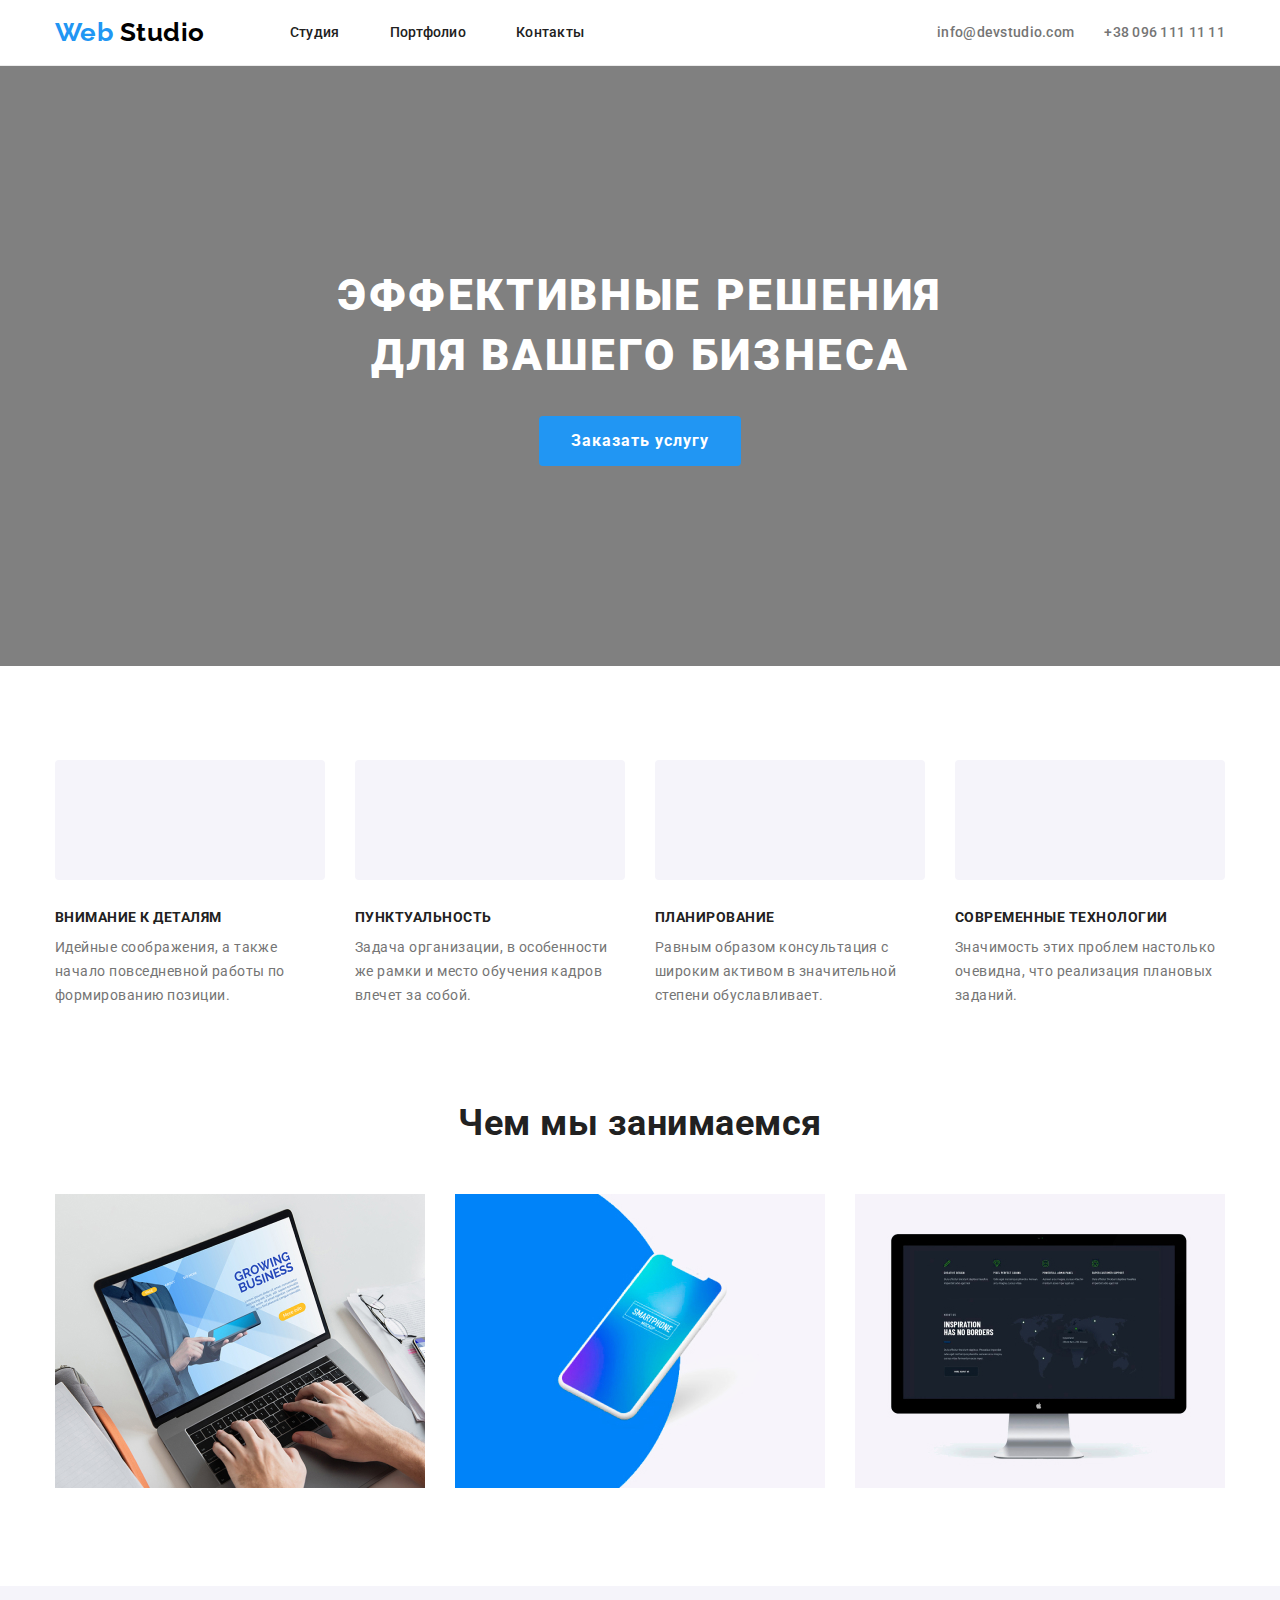
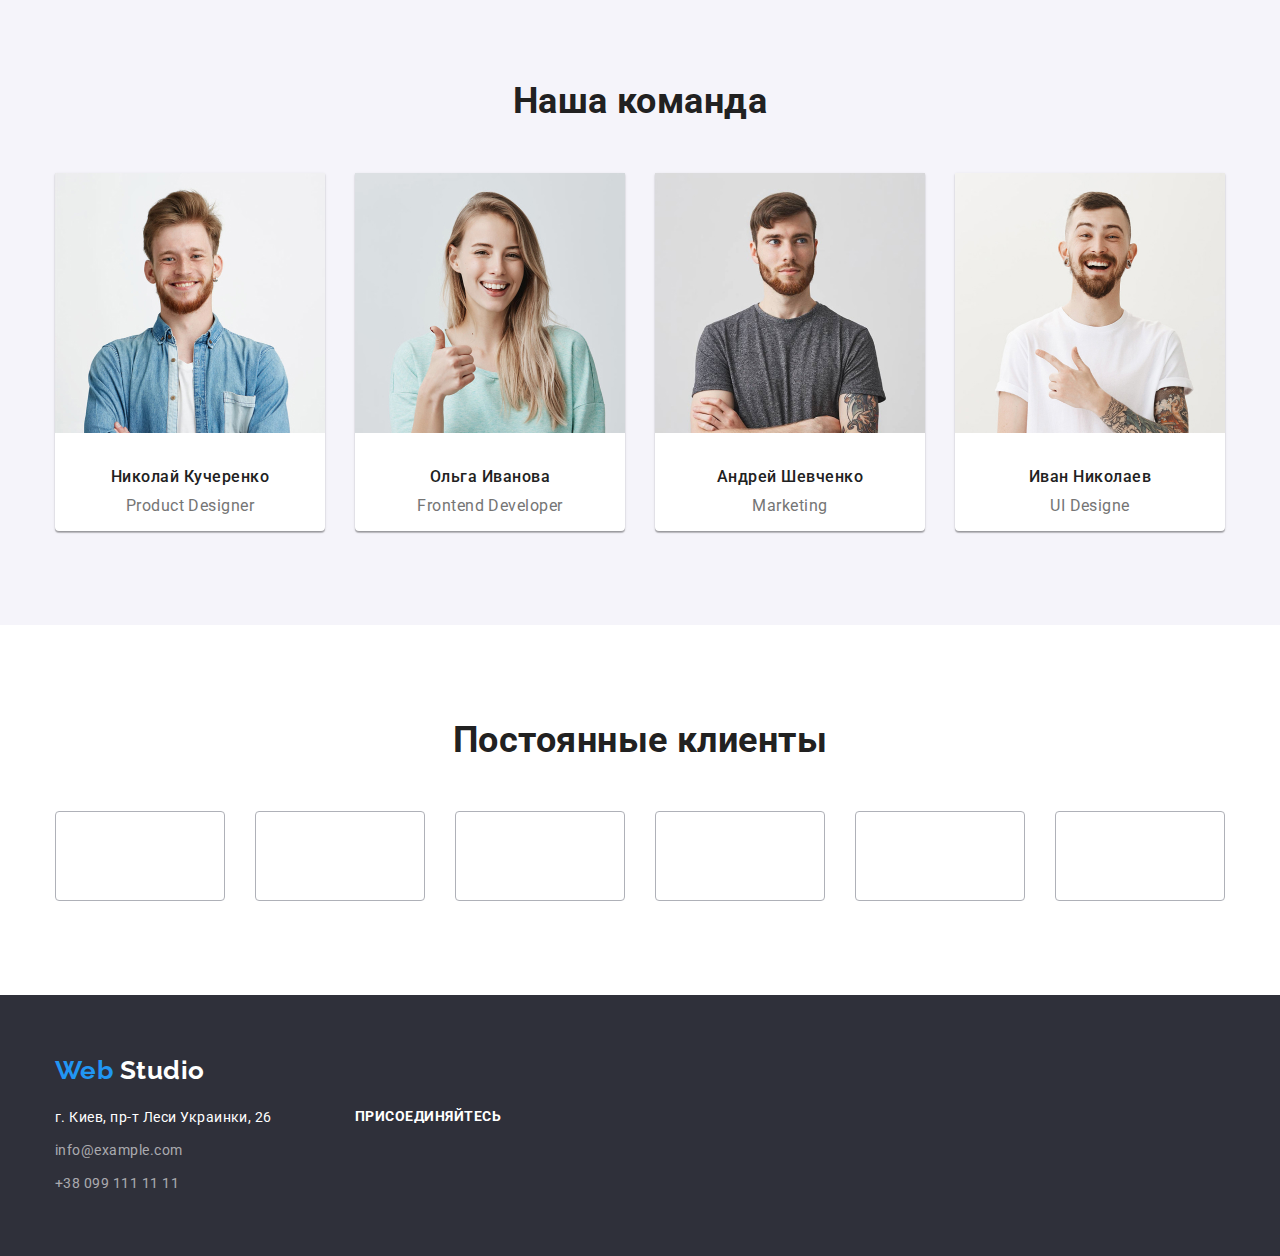
==== commit e21adb29: "Исправляет ошибки в коде" ====
--- a/index.html
+++ b/index.html
@@ -20,10 +20,10 @@
         <nav>
           <ul class="list site-nav">
             <li class="item">
+              <a href="./index.html" class="link page-nav">Студия</a>
+            </li>
+            <li class="item">
               <a href="./portfolio.html" class="link page-nav">Портфолио</a>
-            </li>
-            <li class="item">
-              <a href="./index.html" class="link page-nav">Студия</a>
             </li>
             <li class="item"><a href="#" class="link page-nav">Контакты</a></li>
           </ul>
@@ -49,11 +49,12 @@
         <button class="button">Заказать услугу</button>
       </section>
       <!--Our advantages-->
-      <section class="section">
+      <section class="section advantages">
         <div class="flex-container">
           <h2 hidden>Наши преимущества</h2>
-          <ul class="list advantages">
+          <ul class="list advantages-list">
             <li class="item-advantages">
+              <div class="icon-bg"></div>
               <h3 class="title">Внимание к деталям</h3>
               <p class="text">
                 Идейные соображения, а также начало повседневной работы по
@@ -61,6 +62,7 @@
               </p>
             </li>
             <li class="item-advantages">
+              <div class="icon-bg"></div>
               <h3 class="title">Пунктуальность</h3>
               <p class="text">
                 Задача организации, в особенности же рамки и место обучения
@@ -68,6 +70,7 @@
               </p>
             </li>
             <li class="item-advantages">
+              <div class="icon-bg"></div>
               <h3 class="title">Планирование</h3>
               <p class="text">
                 Равным образом консультация с широким активом в значительной
@@ -75,6 +78,7 @@
               </p>
             </li>
             <li class="item-advantages">
+              <div class="icon-bg"></div>
               <h3 class="title">Современные технологии</h3>
               <p class="text">
                 Значимость этих проблем настолько очевидна, что реализация
@@ -114,239 +118,249 @@
         </div>
       </section>
       <!--Our team-->
-      <section>
-        <div class="team-bg">
-          <div class="block-container">
-            <h2 class="section-title">Наша команда</h2>
-            <ul class="list team">
-              <li class="item-team">
-                <img
-                  src="./images/nikolaj-kucherenko-foto.jpg"
-                  alt="Фото Николай Кучеренко"
-                  width="270"
-                />
-                <h3 class="title">Николай Кучеренко</h3>
-                <p class="text">Product Designer</p>
-                <ul class="list">
-                  <li>
-                    <a
-                      href="#"
-                      target="_blank"
-                      rel="noopener noreferrer"
-                      aria-label="Instagram"
-                    ></a>
-                  </li>
-                  <li>
-                    <a
-                      href="#"
-                      target="_blank"
-                      rel="noopener noreferrer"
-                      aria-label="Twitter"
-                    ></a>
-                  </li>
-                  <li>
-                    <a
-                      href="#"
-                      target="_blank"
-                      rel="noopener noreferrer"
-                      aria-label="Facebook"
-                    ></a>
-                  </li>
-                  <li>
-                    <a
-                      href="#"
-                      target="_blank"
-                      rel="noopener noreferrer"
-                      aria-label="Linkedin"
-                    ></a>
-                  </li>
-                </ul>
-              </li>
-              <li class="item-team">
-                <img
-                  src="./images/olga-ivanova-foto.jpg"
-                  alt="Фото Ольга Иванова"
-                  width="270"
-                />
-                <h3 class="title">Ольга Иванова</h3>
-                <p class="text">Frontend Developer</p>
-                <ul class="list">
-                  <li>
-                    <a
-                      href="#"
-                      target="_blank"
-                      rel="noopener noreferrer"
-                      aria-label="Instagram"
-                    ></a>
-                  </li>
-                  <li>
-                    <a
-                      href="#"
-                      target="_blank"
-                      rel="noopener noreferrer"
-                      aria-label="Twitter"
-                    ></a>
-                  </li>
-                  <li>
-                    <a
-                      href="#"
-                      target="_blank"
-                      rel="noopener noreferrer"
-                      aria-label="Facebook"
-                    ></a>
-                  </li>
-                  <li>
-                    <a
-                      href="#"
-                      target="_blank"
-                      rel="noopener noreferrer"
-                      aria-label="Linkedin"
-                    ></a>
-                  </li>
-                </ul>
-              </li>
-              <li class="item-team">
-                <img
-                  src="./images/andrej-shevchenko-foto.jpg"
-                  alt="Фото Андрей Шевченко"
-                  width="270"
-                />
-                <h3 class="title">Андрей Шевченко</h3>
-                <p class="text">Marketing</p>
-                <ul class="list">
-                  <li>
-                    <a
-                      href="#"
-                      target="_blank"
-                      rel="noopener noreferrer"
-                      aria-label="Instagram"
-                    ></a>
-                  </li>
-                  <li>
-                    <a
-                      href="#"
-                      target="_blank"
-                      rel="noopener noreferrer"
-                      aria-label="Twitter"
-                    ></a>
-                  </li>
-                  <li>
-                    <a
-                      href="#"
-                      target="_blank"
-                      rel="noopener noreferrer"
-                      aria-label="Facebook"
-                    ></a>
-                  </li>
-                  <li>
-                    <a
-                      href="#"
-                      target="_blank"
-                      rel="noopener noreferrer"
-                      aria-label="Linkedin"
-                    ></a>
-                  </li>
-                </ul>
-              </li>
-              <li class="item-team">
-                <img
-                  src="./images/ivan-nikolaev-foto.jpg"
-                  alt="Фото Иван Николаев"
-                  width="270"
-                />
-                <h3 class="title">Иван Николаев</h3>
-                <p class="text">UI Designe</p>
-                <ul class="list">
-                  <li>
-                    <a
-                      href="#"
-                      target="_blank"
-                      rel="noopener noreferrer"
-                      aria-label="Instagram"
-                    ></a>
-                  </li>
-                  <li>
-                    <a
-                      href="#"
-                      target="_blank"
-                      rel="noopener noreferrer"
-                      aria-label="Twitter"
-                    ></a>
-                  </li>
-                  <li>
-                    <a
-                      href="#"
-                      target="_blank"
-                      rel="noopener noreferrer"
-                      aria-label="Facebook"
-                    ></a>
-                  </li>
-                  <li>
-                    <a
-                      href="#"
-                      target="_blank"
-                      rel="noopener noreferrer"
-                      aria-label="Linkedin"
-                    ></a>
-                  </li>
-                </ul>
-              </li>
-            </ul>
-          </div>
+      <section class="team">
+        <div class="block-container">
+          <h2 class="section-title">Наша команда</h2>
+          <ul class="list team-list">
+            <li class="item-team">
+              <img
+                src="./images/nikolaj-kucherenko-foto.jpg"
+                alt="Фото Николай Кучеренко"
+                width="270"
+              />
+              <h3 class="title">Николай Кучеренко</h3>
+              <p class="text">Product Designer</p>
+              <ul class="list">
+                <li>
+                  <a
+                    href="#"
+                    target="_blank"
+                    rel="noopener noreferrer"
+                    aria-label="Instagram"
+                  ></a>
+                </li>
+                <li>
+                  <a
+                    href="#"
+                    target="_blank"
+                    rel="noopener noreferrer"
+                    aria-label="Twitter"
+                  ></a>
+                </li>
+                <li>
+                  <a
+                    href="#"
+                    target="_blank"
+                    rel="noopener noreferrer"
+                    aria-label="Facebook"
+                  ></a>
+                </li>
+                <li>
+                  <a
+                    href="#"
+                    target="_blank"
+                    rel="noopener noreferrer"
+                    aria-label="Linkedin"
+                  ></a>
+                </li>
+              </ul>
+            </li>
+            <li class="item-team">
+              <img
+                src="./images/olga-ivanova-foto.jpg"
+                alt="Фото Ольга Иванова"
+                width="270"
+              />
+              <h3 class="title">Ольга Иванова</h3>
+              <p class="text">Frontend Developer</p>
+              <ul class="list">
+                <li>
+                  <a
+                    href="#"
+                    target="_blank"
+                    rel="noopener noreferrer"
+                    aria-label="Instagram"
+                  ></a>
+                </li>
+                <li>
+                  <a
+                    href="#"
+                    target="_blank"
+                    rel="noopener noreferrer"
+                    aria-label="Twitter"
+                  ></a>
+                </li>
+                <li>
+                  <a
+                    href="#"
+                    target="_blank"
+                    rel="noopener noreferrer"
+                    aria-label="Facebook"
+                  ></a>
+                </li>
+                <li>
+                  <a
+                    href="#"
+                    target="_blank"
+                    rel="noopener noreferrer"
+                    aria-label="Linkedin"
+                  ></a>
+                </li>
+              </ul>
+            </li>
+            <li class="item-team">
+              <img
+                src="./images/andrej-shevchenko-foto.jpg"
+                alt="Фото Андрей Шевченко"
+                width="270"
+              />
+              <h3 class="title">Андрей Шевченко</h3>
+              <p class="text">Marketing</p>
+              <ul class="list">
+                <li>
+                  <a
+                    href="#"
+                    target="_blank"
+                    rel="noopener noreferrer"
+                    aria-label="Instagram"
+                  ></a>
+                </li>
+                <li>
+                  <a
+                    href="#"
+                    target="_blank"
+                    rel="noopener noreferrer"
+                    aria-label="Twitter"
+                  ></a>
+                </li>
+                <li>
+                  <a
+                    href="#"
+                    target="_blank"
+                    rel="noopener noreferrer"
+                    aria-label="Facebook"
+                  ></a>
+                </li>
+                <li>
+                  <a
+                    href="#"
+                    target="_blank"
+                    rel="noopener noreferrer"
+                    aria-label="Linkedin"
+                  ></a>
+                </li>
+              </ul>
+            </li>
+            <li class="item-team">
+              <img
+                src="./images/ivan-nikolaev-foto.jpg"
+                alt="Фото Иван Николаев"
+                width="270"
+              />
+              <h3 class="title">Иван Николаев</h3>
+              <p class="text">UI Designe</p>
+              <ul class="list">
+                <li>
+                  <a
+                    href="#"
+                    target="_blank"
+                    rel="noopener noreferrer"
+                    aria-label="Instagram"
+                  ></a>
+                </li>
+                <li>
+                  <a
+                    href="#"
+                    target="_blank"
+                    rel="noopener noreferrer"
+                    aria-label="Twitter"
+                  ></a>
+                </li>
+                <li>
+                  <a
+                    href="#"
+                    target="_blank"
+                    rel="noopener noreferrer"
+                    aria-label="Facebook"
+                  ></a>
+                </li>
+                <li>
+                  <a
+                    href="#"
+                    target="_blank"
+                    rel="noopener noreferrer"
+                    aria-label="Linkedin"
+                  ></a>
+                </li>
+              </ul>
+            </li>
+          </ul>
         </div>
       </section>
       <!--Regular customers-->
-      <section>
-        <div class="block-container-customers">
+      <section class="section-customers">
+        <div class="block-container">
           <h2 class="section-title">Постоянные клиенты</h2>
-          <ul class="list">
-            <li>
+          <ul class="list customers-list">
+            <li class="item-customer">
               <a
                 href="#"
                 target="_blank"
                 rel="noopener noreferrer"
                 aria-label="COMPANY TAGLINE HERE"
-              ></a>
-            </li>
-            <li>
+              >
+                <div class="customer"></div>
+              </a>
+            </li>
+            <li class="item-customer">
               <a
                 href="#"
                 target="_blank"
                 rel="noopener noreferrer"
                 aria-label="COMPANY"
-              ></a>
-            </li>
-            <li>
+              >
+                <div class="customer"></div>
+              </a>
+            </li>
+            <li class="item-customer">
               <a
                 href="#"
                 target="_blank"
                 rel="noopener noreferrer"
                 aria-label="YA & CO"
-              ></a>
-            </li>
-            <li>
+              >
+                <div class="customer"></div>
+              </a>
+            </li>
+            <li class="item-customer">
               <a
                 href="#"
                 target="_blank"
                 rel="noopener noreferrer"
                 aria-label="FOSTER PETERS"
-              ></a>
-            </li>
-            <li>
+              >
+                <div class="customer"></div>
+              </a>
+            </li>
+            <li class="item-customer">
               <a
                 href="#"
                 target="_blank"
                 rel="noopener noreferrer"
                 aria-label="BRAND"
-              ></a>
-            </li>
-            <li>
+              >
+                <div class="customer"></div>
+              </a>
+            </li>
+            <li class="item-customer">
               <a
                 href="#"
                 target="_blank"
                 rel="noopener noreferrer"
                 aria-label="COMPANY TAGLINE"
-              ></a>
+              >
+                <div class="customer"></div>
+              </a>
             </li>
           </ul>
         </div>
--- a/css/styles.css
+++ b/css/styles.css
@@ -19,6 +19,7 @@
   --footer-phones: rgba(255, 255, 255, 0.6);
   --button-bg-hover: #188ce8;
   --button-portfolio-bg: #f5f4fa;
+  --customer-logo: #afb1b8;
 }
 
 body {
@@ -141,7 +142,12 @@
 
 /* hero (home page) */
 .hero {
+  padding-top: 200px;
+  padding-bottom: 200px;
+
   text-align: center;
+  height: 600px;
+  background-color: grey;
 }
 
 .hero-title {
@@ -197,20 +203,29 @@
 
 /* advantages (home page) */
 .advantages {
-  display: flex;
-  padding-left: 0px;
-  margin-top: 0px;
-  margin-bottom: 0px;
   padding-top: 94px;
   padding-bottom: 94px;
 }
 
+.advantages-list {
+  display: flex;
+  padding-left: 0px;
+  margin-top: 0px;
+  margin-bottom: 0px;
+}
+
 .item-advantages {
   width: 270px;
 }
 
 .item-advantages:not(:last-child) {
   margin-right: 30px;
+}
+
+.icon-bg {
+  height: 120px;
+  background-color: var(--button-portfolio-bg);
+  border-radius: 4px;
 }
 
 .advantages .title {
@@ -257,14 +272,14 @@
 }
 
 /* team (home page) */
-.team-bg {
+.team {
   padding-top: 94px;
   padding-bottom: 94px;
 
   background-color: var(--button-portfolio-bg);
 }
 
-.team {
+.team-list {
   display: flex;
   padding-left: 0px;
   margin-top: 0px;
@@ -304,15 +319,39 @@
 }
 
 /*Regular customers*/
-.block-container-customers {
-  display: block;
-  margin-left: auto;
-  margin-right: auto;
-  width: 1200px;
-  padding-left: 15px;
-  padding-right: 15px;
+.section-customers {
   padding-top: 94px;
   padding-bottom: 94px;
+}
+
+.customers-list {
+  display: flex;
+  padding-left: 0px;
+  margin-top: 0px;
+  margin-bottom: 0px;
+}
+
+.item-customer {
+  margin-right: 30px;
+}
+
+.item-customer:last-child {
+  margin-right: 0px;
+}
+
+.customer {
+  width: 170px;
+  height: 90px;
+  border: 1px solid var(--customer-logo);
+  border-radius: 4px;
+}
+
+.customer:hover {
+  border-color: var(--accent-color);
+}
+
+.customer:focus {
+  border-color: var(--accent-color);
 }
 
 /*footer*/
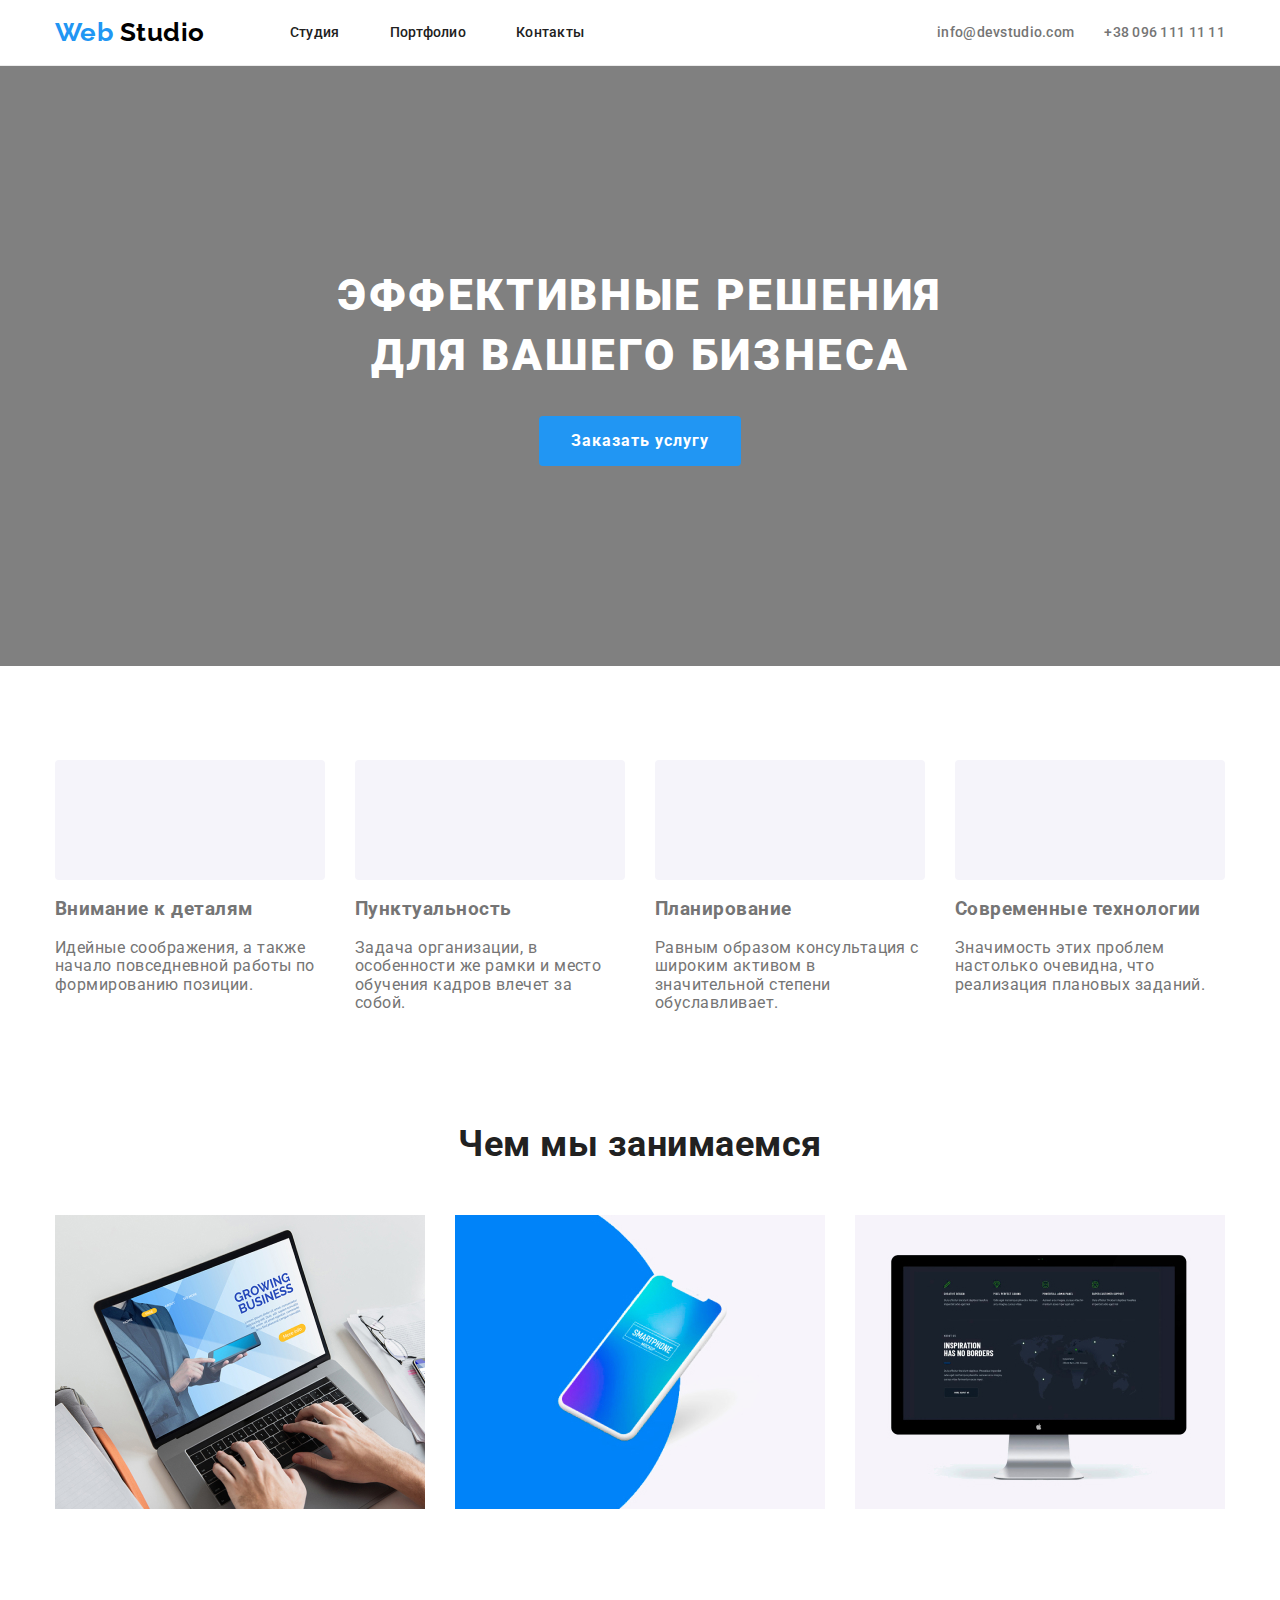
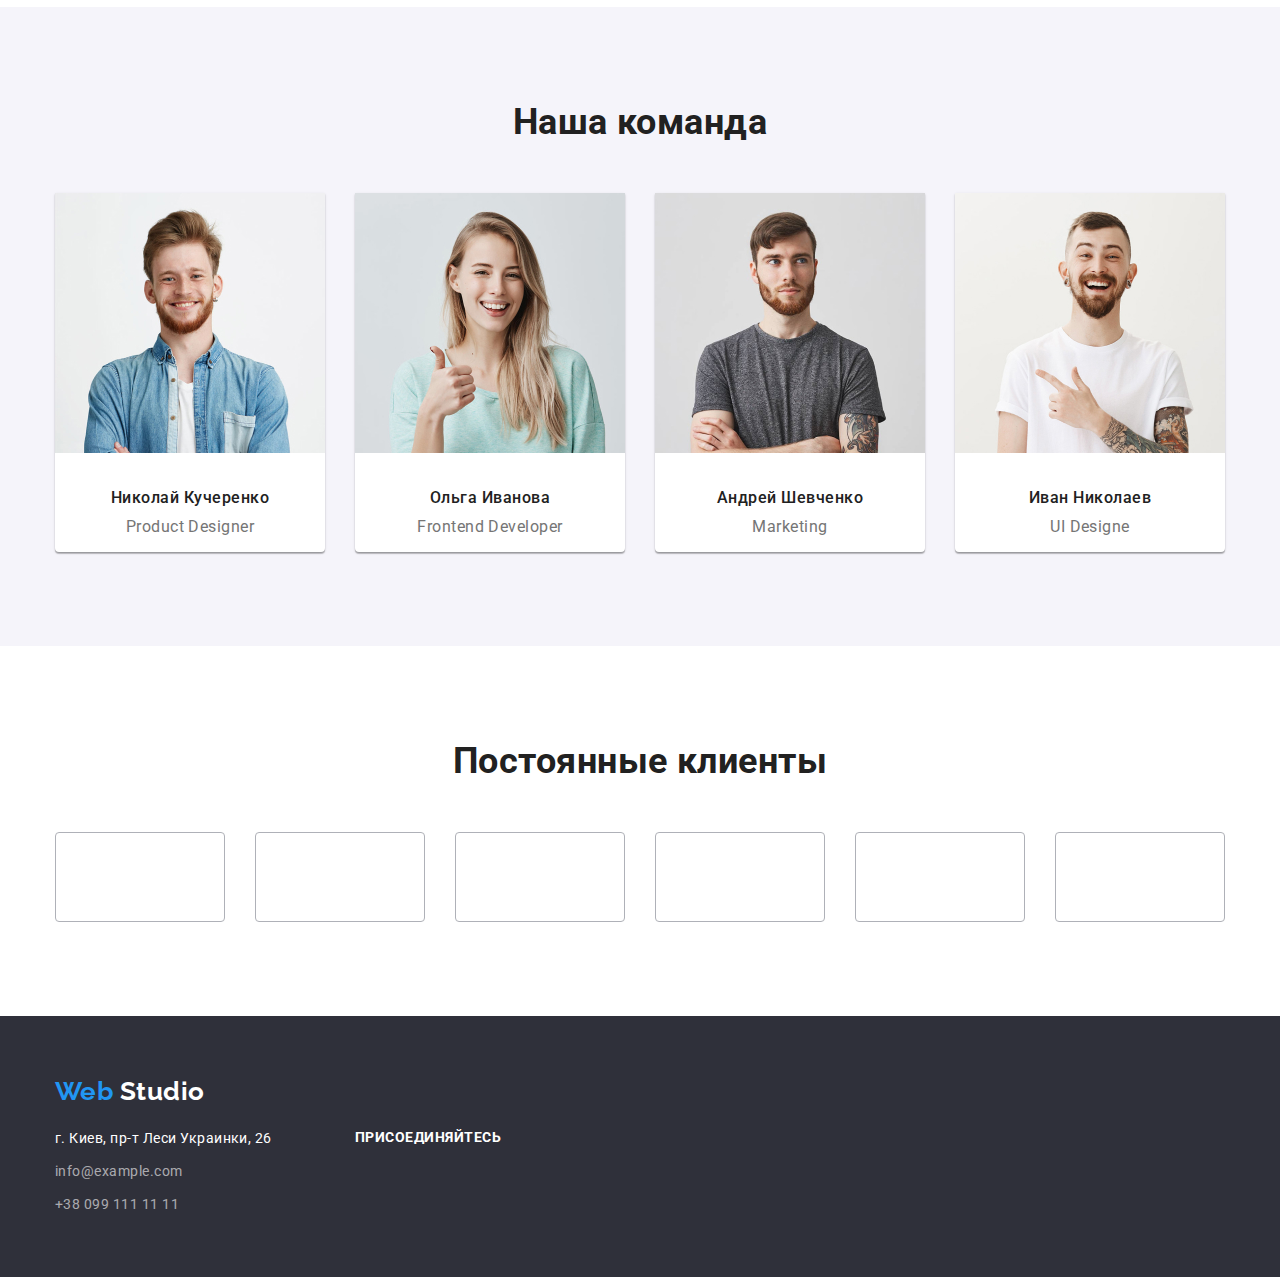
==== commit 521b78a5: "Исправляет ошибки в коде #2" ====
--- a/index.html
+++ b/index.html
@@ -49,7 +49,7 @@
         <button class="button">Заказать услугу</button>
       </section>
       <!--Our advantages-->
-      <section class="section advantages">
+      <section class="section-advantages">
         <div class="flex-container">
           <h2 hidden>Наши преимущества</h2>
           <ul class="list advantages-list">
@@ -89,10 +89,10 @@
         </div>
       </section>
       <!--What we do-->
-      <section class="section">
+      <section class="section-services">
         <div class="block-container">
           <h2 class="section-title">Чем мы занимаемся</h2>
-          <ul class="list services">
+          <ul class="list services-list">
             <li class="item-services">
               <img
                 src="./images/desktopnye-prilozheniya-razrabotka.jpg"
@@ -118,7 +118,7 @@
         </div>
       </section>
       <!--Our team-->
-      <section class="team">
+      <section class="section-team">
         <div class="block-container">
           <h2 class="section-title">Наша команда</h2>
           <ul class="list team-list">
--- a/css/styles.css
+++ b/css/styles.css
@@ -202,7 +202,7 @@
 }
 
 /* advantages (home page) */
-.advantages {
+.section-advantages {
   padding-top: 94px;
   padding-bottom: 94px;
 }
@@ -248,15 +248,18 @@
 }
 
 /* services (home page) */
-.services {
-  display: flex;
-  padding-left: 0px;
-  margin-top: 0px;
-  margin-bottom: 0px;
+.section-services {
   padding-bottom: 94px;
 }
 
-.services .title {
+.services-list {
+  display: flex;
+  padding-left: 0px;
+  margin-top: 0px;
+  margin-bottom: 0px;
+}
+
+.services-list .title {
   margin-top: 27px;
   margin-bottom: 27px;
 
@@ -272,7 +275,7 @@
 }
 
 /* team (home page) */
-.team {
+.section-team {
   padding-top: 94px;
   padding-bottom: 94px;
 
@@ -298,7 +301,7 @@
   margin-right: 30px;
 }
 
-.team .title {
+.section-team .title {
   margin-top: 30px;
   margin-bottom: 10px;
 
@@ -309,7 +312,7 @@
   text-align: center;
 }
 
-.team .text {
+.section-team .text {
   margin-top: 0px;
   margin-bottom: 16px;
 
@@ -411,21 +414,15 @@
 }
 
 /* portfolio navigation (portfolio page) */
-.portfolio-container {
-  display: block;
-  margin-left: auto;
-  margin-right: auto;
-  width: 1200px;
-  padding-left: 15px;
-  padding-right: 15px;
+.section-filter {
   padding-top: 94px;
-  padding-bottom: 94px;
+  padding-bottom: 50px;
 }
 
 .portfolio-filter {
   display: flex;
   margin-top: 0px;
-  margin-bottom: 50px;
+  margin-bottom: 0px;
   padding-left: 0px;
   justify-content: center;
 }
@@ -467,6 +464,10 @@
 }
 
 /* list of works (portfolio page) */
+.section-works {
+  padding-bottom: 94px;
+}
+
 .work-list {
   display: flex;
   flex-wrap: wrap;
@@ -502,7 +503,7 @@
   box-shadow: 1px 4px 6px rgba(0, 0, 0, 0.16), 0px 4px 4px rgba(0, 0, 0, 0.06),
     0px 1px 1px rgba(0, 0, 0, 0.12);
 }
-.works .title {
+.section-works .title {
   margin-top: 0px;
   margin-bottom: 4px;
   margin-left: 24px;
@@ -516,7 +517,7 @@
   letter-spacing: 0.06em;
 }
 
-.works .name {
+.section-works .name {
   margin-top: 0px;
   margin-bottom: 20px;
   margin-left: 24px;
